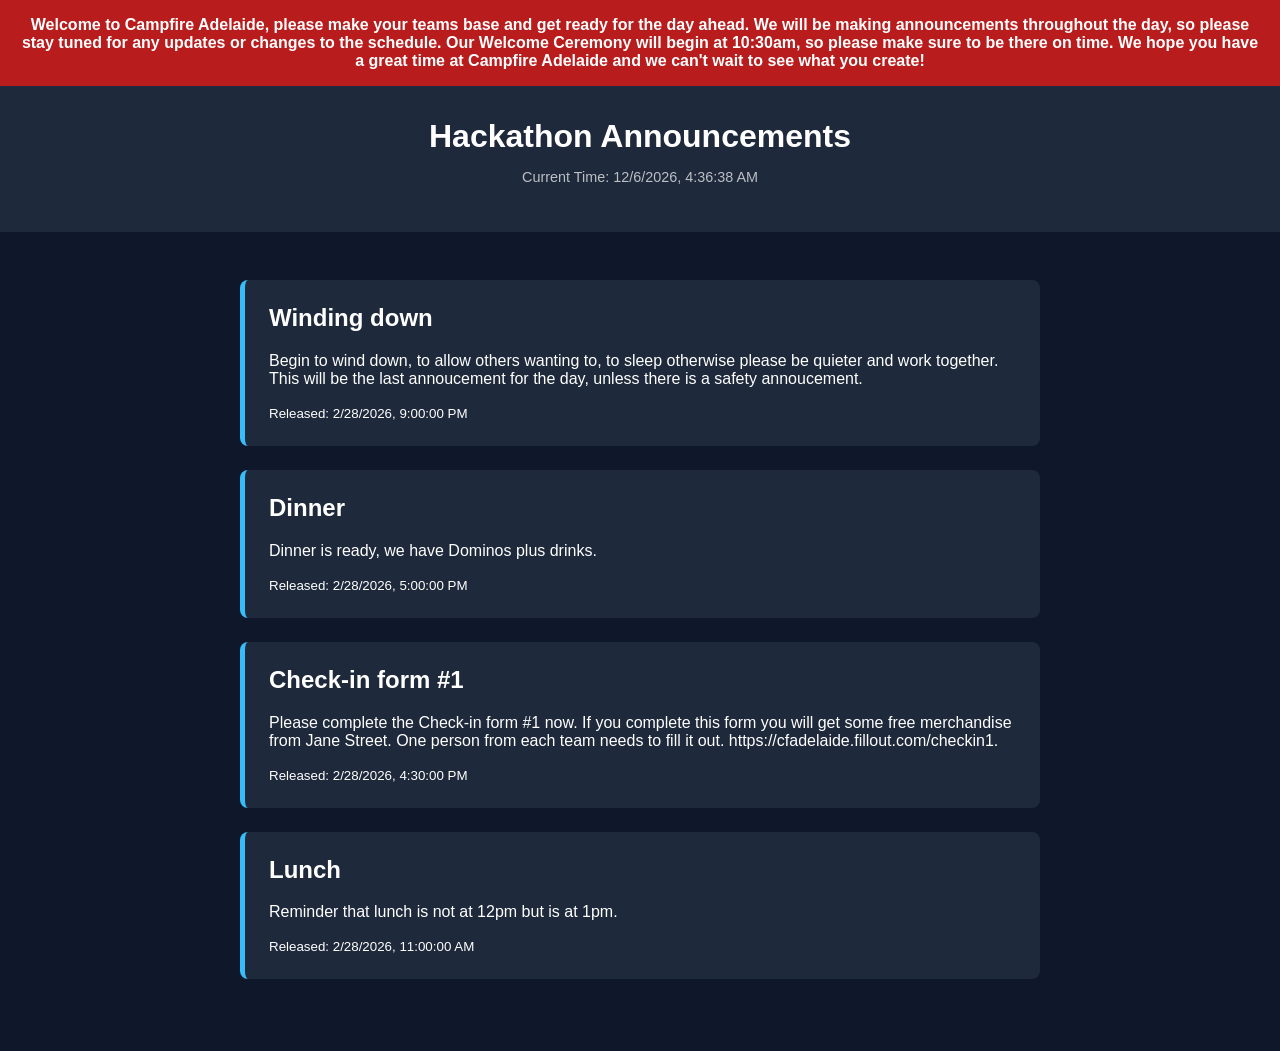
==== index.html @ 6c1e3b76 "added local stuff" ====
<!DOCTYPE html>
<html lang="en">
<head>
    <meta charset="UTF-8">
    <title>Hackathon Announcements</title>
    <link rel="stylesheet" href="style.css">
</head>
<body>
<div id="emergencyBanner" class="emergency hidden"></div>

    <header>
        <h1>Hackathon Announcements</h1>
        <p id="currentTime"></p>
    </header>

    <main id="announcements">
        <p class="loading">Loading announcements...</p>
    </main>

    <script src="script.js"></script>
</body>
</html>
---- style.css ----
body {
    font-family: Arial, sans-serif;
    background: #0f172a;
    color: white;
    margin: 0;
    padding: 0;
}

header {
    text-align: center;
    padding: 2rem;
    background: #1e293b;
}

h1 {
    margin: 0;
}

#currentTime {
    opacity: 0.7;
    font-size: 0.9rem;
}

main {
    max-width: 800px;
    margin: 2rem auto;
    padding: 1rem;
}

.announcement {
    background: #1e293b;
    padding: 1.5rem;
    border-radius: 8px;
    margin-bottom: 1.5rem;
    border-left: 5px solid #38bdf8;
}

.announcement h2 {
    margin-top: 0;
}

.loading {
    text-align: center;
    opacity: 0.7;
}

.emergency {
    background: #b91c1c;
    color: white;
    text-align: center;
    padding: 1rem;
    font-weight: bold;
    position: sticky;
    top: 0;
    z-index: 9999;
}

.hidden {
    display: none;
}
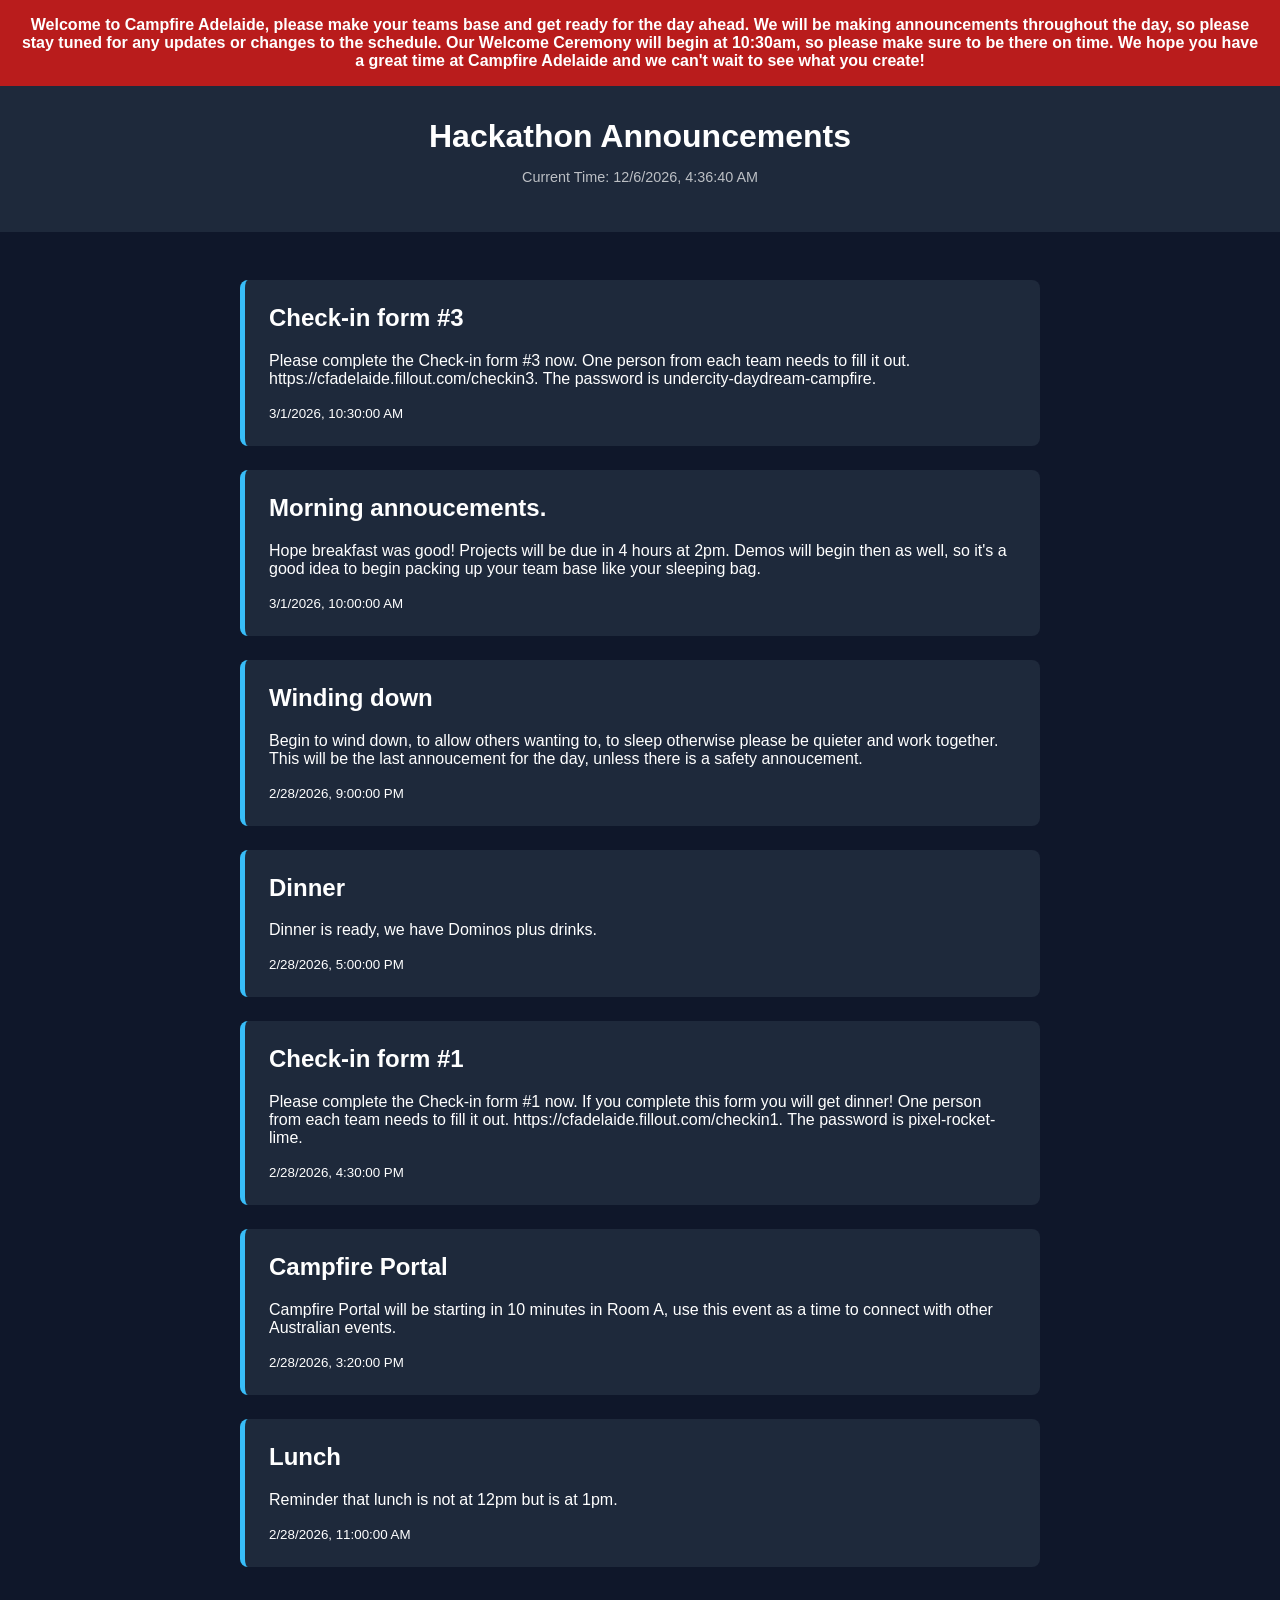
==== commit 3ccb66cb: "add more annoucements and alert favicon" ====
--- a/index.html
+++ b/index.html
@@ -2,6 +2,7 @@
 <html lang="en">
 <head>
     <meta charset="UTF-8">
+    <link id="favicon" rel="icon" type="image/png" href="favicon.png">
     <title>Hackathon Announcements</title>
     <link rel="stylesheet" href="style.css">
 </head>
